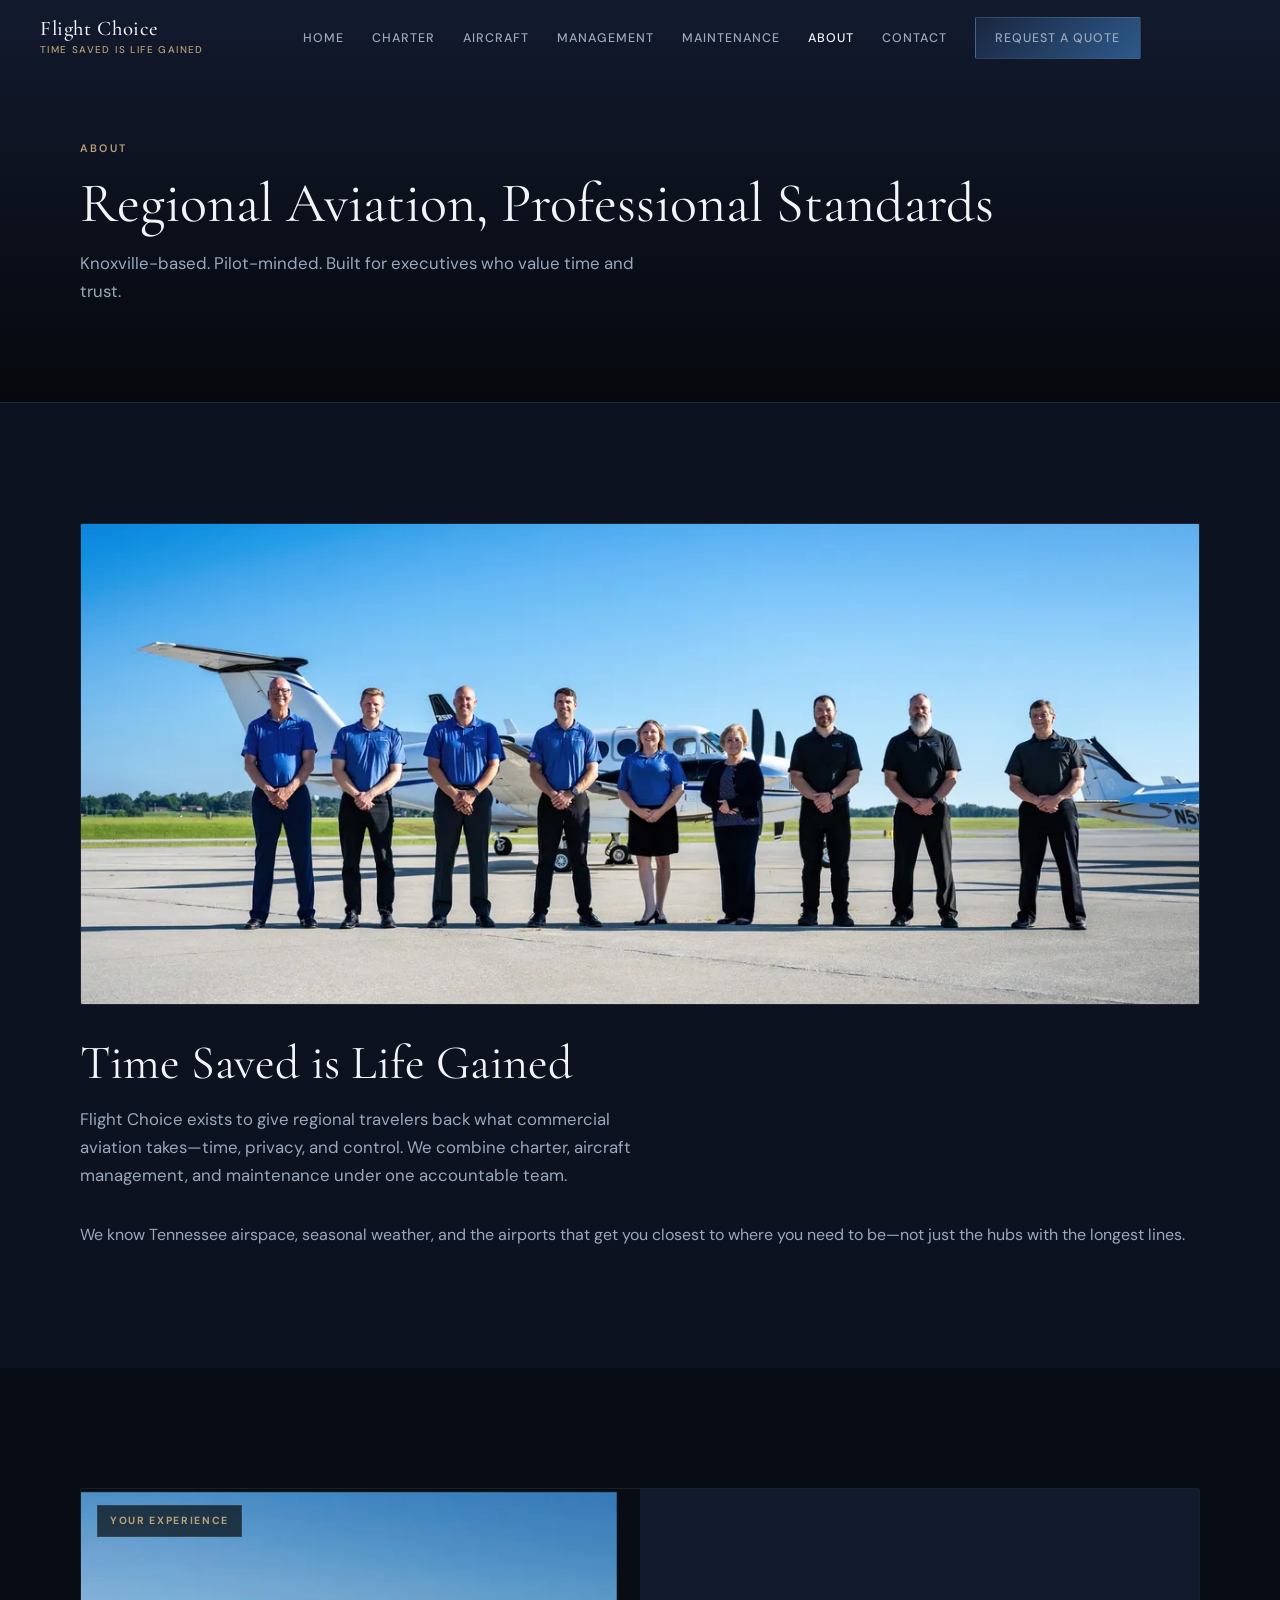
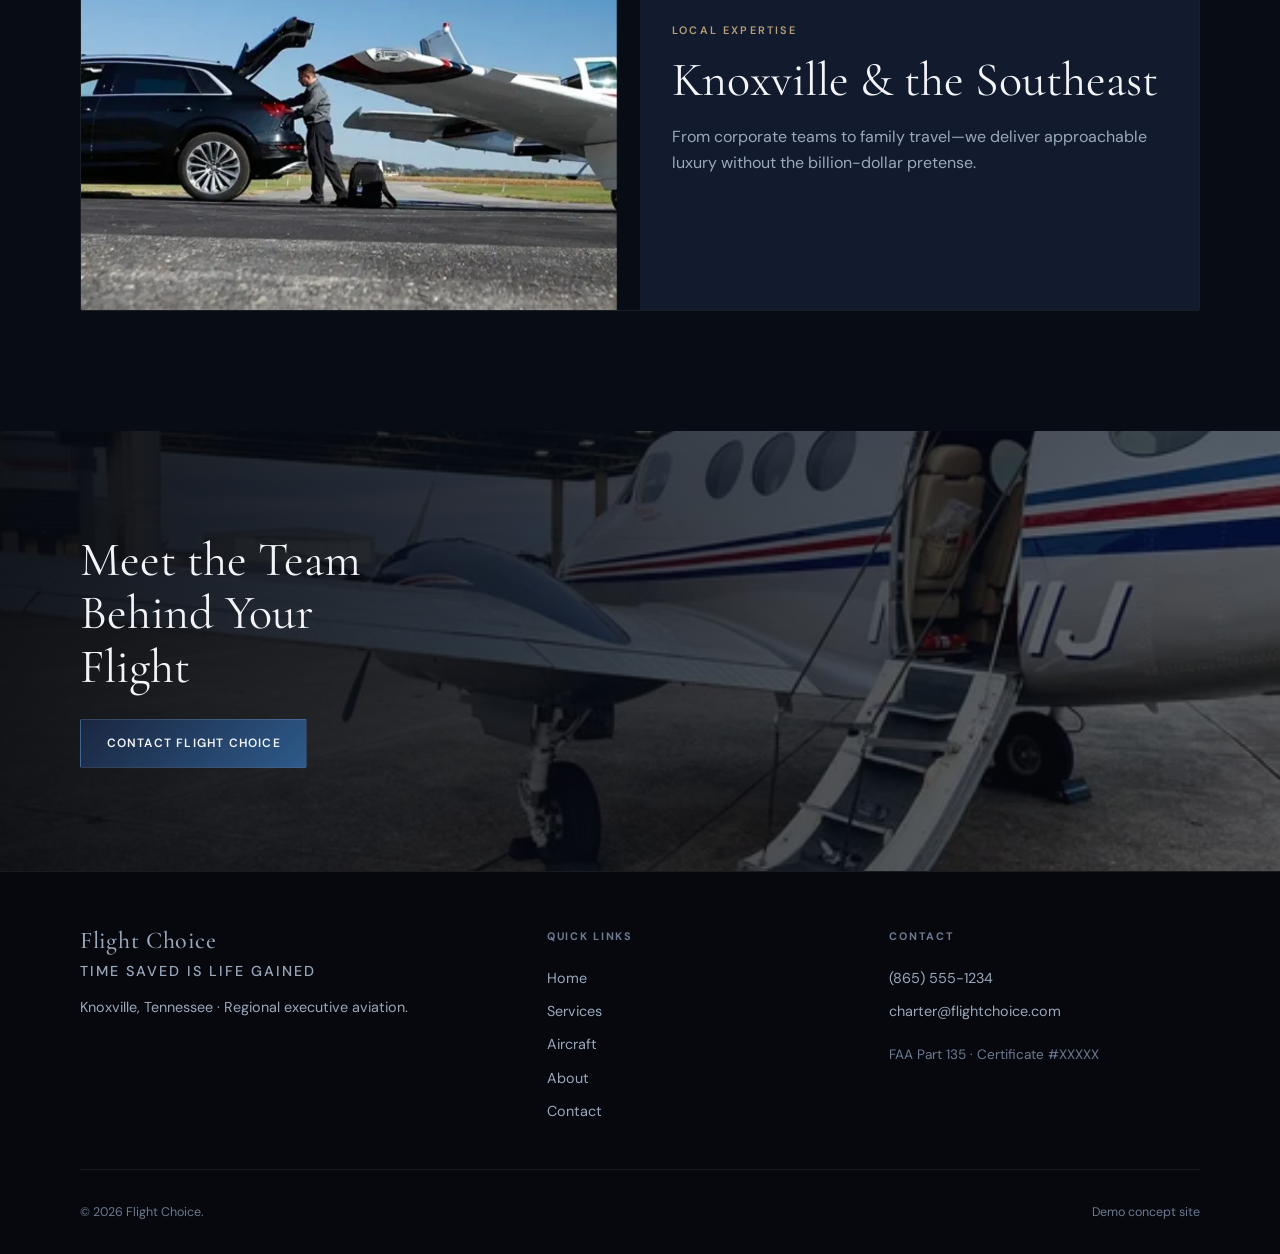
==== about.html @ c0b2d1a8 "Initial Flight Choice website build" ====
<!DOCTYPE html>
<html lang="en">
<head>
  <meta charset="UTF-8">
  <meta name="viewport" content="width=device-width, initial-scale=1.0">
  <meta name="description" content="About Flight Choice — Knoxville regional executive aviation.">
  <title>About | Flight Choice</title>
  <link rel="preconnect" href="https://fonts.googleapis.com">
  <link rel="preconnect" href="https://fonts.gstatic.com" crossorigin>
  <link href="https://fonts.googleapis.com/css2?family=Cormorant+Garamond:wght@400;500&family=DM+Sans:wght@400;500;600&display=swap" rel="stylesheet">
  <link rel="stylesheet" href="css/styles.css">
</head>
<body>
  <a class="skip-link" href="#main">Skip to content</a>
  <header class="site-header" role="banner">
    <div class="nav-bar">
      <a href="index.html" class="brand"><span class="brand-name">Flight Choice</span><span class="brand-tagline">Time Saved is Life Gained</span></a>
      <nav class="nav-desktop" aria-label="Primary">
        <a href="index.html">Home</a>
        <a href="services.html#charter">Charter</a>
        <a href="fleet.html">Aircraft</a>
        <a href="services.html#management">Management</a>
        <a href="services.html#maintenance">Maintenance</a>
        <a href="about.html" class="is-active">About</a>
        <a href="contact.html">Contact</a>
        <a href="contact.html" class="btn btn-primary nav-cta nav-cta-desktop">Request a Quote</a>
      </nav>
      <div class="nav-actions"><button type="button" class="menu-btn" aria-expanded="false" aria-controls="mobile-menu" aria-label="Open menu"><span></span><span></span><span></span></button></div>
    </div>
  </header>
  <div id="mobile-menu" class="mobile-menu" aria-hidden="true" role="dialog" aria-label="Navigation menu">
    <div class="mobile-menu-head"><a href="index.html" class="brand"><span class="brand-name">Flight Choice</span></a><button type="button" class="mobile-close" aria-label="Close menu">&times;</button></div>
    <div class="mobile-menu-body"><nav class="mobile-nav" aria-label="Mobile">
        <a href="index.html">
          <span class="mobile-nav-thumb"><img src="assets/images/hero/hero-fleet-lineup-wide.webp" alt="" loading="lazy"></span>
          <span class="mobile-nav-label">Home</span><span class="mobile-nav-arrow">→</span>
        </a>
        <a href="services.html#charter">
          <span class="mobile-nav-thumb"><img src="assets/images/operations/kingair-signature-fbo-boarding.webp" alt="" loading="lazy"></span>
          <span class="mobile-nav-label">Charter</span><span class="mobile-nav-arrow">→</span>
        </a>
        <a href="fleet.html">
          <span class="mobile-nav-thumb"><img src="assets/images/fleet/kingair-front-prop-running.webp" alt="" loading="lazy"></span>
          <span class="mobile-nav-label">Aircraft</span><span class="mobile-nav-arrow">→</span>
        </a>
        <a href="services.html#management">
          <span class="mobile-nav-thumb"><img src="assets/images/fleet/kingair-side-profile-ramp.webp" alt="" loading="lazy"></span>
          <span class="mobile-nav-label">Management</span><span class="mobile-nav-arrow">→</span>
        </a>
        <a href="services.html#maintenance">
          <span class="mobile-nav-thumb"><img src="assets/images/hero/kingair-250-prop-closeup.webp" alt="" loading="lazy"></span>
          <span class="mobile-nav-label">Maintenance</span><span class="mobile-nav-arrow">→</span>
        </a>
        <a href="about.html">
          <span class="mobile-nav-thumb"><img src="assets/images/team/team-ramp-group-photo.webp" alt="" loading="lazy"></span>
          <span class="mobile-nav-label">About</span><span class="mobile-nav-arrow">→</span>
        </a>
        <a href="contact.html">
          <span class="mobile-nav-thumb"><img src="assets/images/interior/kingair-executive-cabin-cream-leather.webp" alt="" loading="lazy"></span>
          <span class="mobile-nav-label">Contact</span><span class="mobile-nav-arrow">→</span>
        </a>
    </nav></div>
    <div class="mobile-menu-foot"><a href="tel:+18655551234" class="phone-link">(865) 555-1234</a><a href="contact.html" class="btn btn-gold">Request a Quote</a></div>
  </div>
  <main id="main">

    <header class="page-hero page-hero--img" style="--hero-img: url('assets/images/team/team-ramp-group-photo.webp');">
      <div class="container"><p class="eyebrow">About</p><h1 class="h2" style="font-size:clamp(2.25rem,5vw,3.5rem);">Regional Aviation, Professional Standards</h1>
      <p class="lead">Knoxville-based. Pilot-minded. Built for executives who value time and trust.</p></div>
    </header>
    <section class="section section--dark"><div class="container reveal">
      <figure class="team-banner"><img src="assets/images/team/team-ramp-group-photo.webp" alt="Flight Choice team" loading="lazy"></figure>
      <h2 class="h2">Time Saved is Life Gained</h2>
      <p class="lead">Flight Choice exists to give regional travelers back what commercial aviation takes—time, privacy, and control. We combine charter, aircraft management, and maintenance under one accountable team.</p>
      <p style="color:var(--text-muted);margin-top:1rem;">We know Tennessee airspace, seasonal weather, and the airports that get you closest to where you need to be—not just the hubs with the longest lines.</p>
    </div></section>
    <section class="section section--deeper"><div class="container"><div class="compare-grid reveal" style="margin-top:0;">
      <div class="compare-side compare-side--good"><span class="compare-label compare-label--good">Your Experience</span>
        <img src="assets/images/operations/private-transfer-luggage-to-aircraft.webp" alt="Private transfer" loading="lazy"></div>
      <div style="padding:2rem;display:flex;flex-direction:column;justify-content:center;background:var(--navy-800);">
        <p class="eyebrow">Local Expertise</p><h2 class="h2">Knoxville &amp; the Southeast</h2>
        <p style="color:var(--text-muted);">From corporate teams to family travel—we deliver approachable luxury without the billion-dollar pretense.</p>
      </div>
    </div></div></section>
    <section class="cta-band"><div class="cta-band__bg"><img src="assets/images/hero/kingair-signature-fbo-boarding.webp" alt="Boarding" loading="lazy"></div>
      <div class="cta-band__shade" aria-hidden="true"></div><div class="container"><h2 class="h2">Meet the Team Behind Your Flight</h2>
      <div class="cta-btns"><a href="contact.html" class="btn btn-primary">Contact Flight Choice</a></div></div></section>

  </main>
  <footer class="site-footer">
    <div class="container">
      <div class="footer-grid">
        <div class="footer-brand"><p class="brand-name">Flight Choice</p><p class="brand-tagline" style="margin-bottom:0.75rem;">Time Saved is Life Gained</p><p>Knoxville, Tennessee · Regional executive aviation.</p></div>
        <div class="footer-col"><h4>Quick Links</h4><a href="index.html">Home</a><a href="services.html">Services</a><a href="fleet.html">Aircraft</a><a href="about.html">About</a><a href="contact.html">Contact</a></div>
        <div class="footer-col"><h4>Contact</h4><a href="tel:+18655551234">(865) 555-1234</a><a href="mailto:charter@flightchoice.com">charter@flightchoice.com</a><p style="margin-top:1rem;font-size:0.85rem;color:var(--text-dim);">FAA Part 135 · Certificate #XXXXX</p></div>
      </div>
      <div class="footer-bottom"><span>&copy; 2026 Flight Choice.</span><span>Demo concept site</span></div>
    </div>
  </footer>
  <script src="js/main.js" defer></script>
</body>
</html>
---- css/styles.css ----
/* Flight Choice — premium aviation demo */
:root {
  --black: #06080d;
  --navy-950: #080c14;
  --navy-900: #0c1220;
  --navy-800: #121a2e;
  --navy-700: #1a2640;
  --blue: #2d5a8a;
  --blue-light: #4a7cb0;
  --blue-glow: #6b9fd4;
  --gold: #b8a078;
  --gold-dim: #8f7f5c;
  --text: #f2f4f8;
  --text-muted: #9aa8bc;
  --text-dim: #6b7a90;
  --glass: rgba(8, 12, 20, 0.78);
  --border: rgba(255, 255, 255, 0.08);
  --font-display: "Cormorant Garamond", Georgia, serif;
  --font-body: "DM Sans", system-ui, sans-serif;
  --nav-h: 4.75rem;
  --ease: cubic-bezier(0.22, 1, 0.36, 1);
  --section-y: clamp(4.5rem, 11vw, 7.5rem);
}

*, *::before, *::after { box-sizing: border-box; margin: 0; padding: 0; }
html { scroll-behavior: smooth; -webkit-font-smoothing: antialiased; }
body {
  font-family: var(--font-body);
  font-size: 1rem;
  line-height: 1.65;
  color: var(--text);
  background: var(--black);
  overflow-x: hidden;
}
body.menu-open { overflow: hidden; }
img { max-width: 100%; height: auto; display: block; }
a { color: inherit; text-decoration: none; }
ul { list-style: none; }
button { font-family: inherit; cursor: pointer; border: none; background: none; }
:focus-visible { outline: 2px solid var(--blue-glow); outline-offset: 3px; }

.skip-link {
  position: absolute; top: -100%; left: 1rem; z-index: 10001;
  padding: 0.75rem 1.25rem; background: var(--blue); color: var(--text); border-radius: 2px;
}
.skip-link:focus { top: 1rem; }

.container {
  width: 100%; max-width: 1200px; margin: 0 auto;
  padding: 0 clamp(1.25rem, 4vw, 2.5rem);
}

/* —— Header —— */
.site-header {
  position: fixed; top: 0; left: 0; right: 0; z-index: 1000;
  height: var(--nav-h);
  transition: background 0.45s var(--ease), backdrop-filter 0.45s, border-color 0.45s;
}
.site-header.is-scrolled {
  background: var(--glass);
  backdrop-filter: blur(18px);
  -webkit-backdrop-filter: blur(18px);
  border-bottom: 1px solid var(--border);
}
.nav-bar {
  display: flex; align-items: center; justify-content: space-between;
  height: 100%; max-width: 1280px; margin: 0 auto;
  padding: 0 clamp(1.25rem, 4vw, 2.5rem);
}
.brand { display: flex; flex-direction: column; gap: 0.1rem; }
.brand-name {
  font-family: var(--font-display);
  font-size: 1.3rem; font-weight: 500; letter-spacing: 0.03em; line-height: 1.1;
}
.brand-tagline {
  font-size: 0.62rem; letter-spacing: 0.14em; text-transform: uppercase;
  color: var(--gold); font-weight: 500;
}
.nav-desktop { display: none; align-items: center; gap: 1.75rem; }
.nav-desktop a {
  font-size: 0.78rem; font-weight: 500; letter-spacing: 0.08em;
  text-transform: uppercase; color: var(--text-muted);
  transition: color 0.3s;
}
.nav-desktop a:hover, .nav-desktop a.is-active { color: var(--text); }
.btn {
  display: inline-flex; align-items: center; justify-content: center;
  padding: 0.85rem 1.6rem; font-size: 0.75rem; font-weight: 600;
  letter-spacing: 0.1em; text-transform: uppercase; border-radius: 2px;
  transition: transform 0.35s var(--ease), box-shadow 0.35s, background 0.35s;
}
.btn-primary {
  background: linear-gradient(135deg, var(--navy-700), var(--blue));
  color: var(--text); border: 1px solid rgba(255,255,255,0.1);
}
.btn-primary:hover {
  transform: translateY(-2px);
  box-shadow: 0 12px 36px rgba(45, 90, 138, 0.45);
}
.btn-ghost {
  background: transparent; color: var(--text);
  border: 1px solid var(--border);
}
.btn-ghost:hover { background: rgba(255,255,255,0.05); border-color: rgba(255,255,255,0.18); }
.btn-gold {
  background: linear-gradient(135deg, var(--gold-dim), var(--gold));
  color: var(--black); font-weight: 700;
}
.nav-cta { padding: 0.6rem 1.2rem; }
.nav-actions { display: flex; align-items: center; gap: 0.75rem; }
.menu-btn {
  width: 2.75rem; height: 2.75rem; display: flex; flex-direction: column;
  justify-content: center; align-items: flex-end; gap: 5px; padding: 0;
}
.menu-btn span {
  display: block; height: 2px; background: var(--text);
  transition: transform 0.35s, width 0.35s, opacity 0.35s;
}
.menu-btn span:nth-child(1) { width: 22px; }
.menu-btn span:nth-child(2) { width: 16px; }
.menu-btn span:nth-child(3) { width: 22px; }
.menu-btn[aria-expanded="true"] span:nth-child(1) { transform: translateY(7px) rotate(45deg); width: 22px; }
.menu-btn[aria-expanded="true"] span:nth-child(2) { opacity: 0; }
.menu-btn[aria-expanded="true"] span:nth-child(3) { transform: translateY(-7px) rotate(-45deg); }

@media (min-width: 1024px) {
  .nav-desktop { display: flex; }
  .menu-btn { display: none; }
  .brand-tagline { display: block; }
}
@media (max-width: 1023px) {
  .brand-tagline { display: none; }
  .nav-cta-desktop { display: none; }
}

/* —— Mobile menu —— */
.mobile-menu {
  position: fixed; inset: 0; z-index: 9999;
  background: linear-gradient(165deg, var(--navy-950) 0%, var(--black) 55%, #050810 100%);
  display: flex; flex-direction: column;
  opacity: 0; visibility: hidden;
  transform: translateY(-12px);
  transition: opacity 0.45s var(--ease), visibility 0.45s, transform 0.45s var(--ease);
}
.mobile-menu.is-open {
  opacity: 1; visibility: visible; transform: translateY(0);
}
.mobile-menu-head {
  display: flex; align-items: center; justify-content: space-between;
  padding: 1.25rem clamp(1.25rem, 4vw, 2rem);
  border-bottom: 1px solid var(--border);
}
.mobile-close {
  width: 2.75rem; height: 2.75rem; border: 1px solid var(--border);
  border-radius: 50%; color: var(--text); font-size: 1.25rem;
  display: flex; align-items: center; justify-content: center;
}
.mobile-menu-body {
  flex: 1; overflow-y: auto; padding: 1.5rem clamp(1.25rem, 4vw, 2rem);
}
.mobile-nav { display: flex; flex-direction: column; gap: 0.25rem; }
.mobile-nav a {
  display: grid; grid-template-columns: 56px 1fr auto;
  align-items: center; gap: 1rem;
  padding: 0.85rem 0; border-bottom: 1px solid var(--border);
  transition: opacity 0.3s;
}
.mobile-nav a:hover { opacity: 0.85; }
.mobile-nav-thumb {
  width: 56px; height: 42px; border-radius: 2px; overflow: hidden;
  border: 1px solid var(--border);
}
.mobile-nav-thumb img { width: 100%; height: 100%; object-fit: cover; }
.mobile-nav-label {
  font-family: var(--font-display); font-size: 1.35rem; font-weight: 400;
}
.mobile-nav-arrow { color: var(--gold); font-size: 0.9rem; opacity: 0.7; }
.mobile-menu-foot {
  padding: 1.25rem clamp(1.25rem, 4vw, 2rem) calc(1.25rem + env(safe-area-inset-bottom));
  border-top: 1px solid var(--border);
  background: rgba(0,0,0,0.35);
  display: flex; flex-direction: column; gap: 0.75rem;
}
.mobile-menu-foot a.phone-link {
  font-size: 1.1rem; font-weight: 600; color: var(--blue-glow);
  text-align: center; letter-spacing: 0.02em;
}
.mobile-menu-foot .btn { width: 100%; }

/* —— Hero —— */
.hero {
  position: relative; min-height: 100vh; min-height: 100dvh;
  display: flex; flex-direction: column; justify-content: flex-end;
}
.hero-bg { position: absolute; inset: 0; z-index: 0; }
.hero-bg img {
  width: 100%; height: 100%; object-fit: cover; object-position: center 40%;
  animation: kenBurns 24s var(--ease) forwards;
}
@keyframes kenBurns {
  from { transform: scale(1.08); }
  to { transform: scale(1); }
}
.hero-shade {
  position: absolute; inset: 0; z-index: 1;
  background: linear-gradient(180deg,
    rgba(6,8,13,0.5) 0%,
    rgba(6,8,13,0.25) 35%,
    rgba(6,8,13,0.85) 78%,
    var(--black) 100%);
}
.hero-inner {
  position: relative; z-index: 2;
  padding: calc(var(--nav-h) + 2rem) clamp(1.25rem, 4vw, 2.5rem) 2rem;
  max-width: 1280px; margin: 0 auto; width: 100%;
}
.hero h1 {
  font-family: var(--font-display);
  font-size: clamp(2.35rem, 7vw, 4.25rem);
  font-weight: 400; line-height: 1.08; max-width: 14ch;
  margin-bottom: 1.25rem;
}
.hero-sub {
  font-size: clamp(1rem, 2.2vw, 1.15rem);
  color: var(--text-muted); max-width: 34rem; margin-bottom: 2rem;
}
.hero-btns { display: flex; flex-wrap: wrap; gap: 0.85rem; margin-bottom: 2.5rem; }
.trust-strip {
  display: grid; grid-template-columns: repeat(2, 1fr); gap: 0.75rem;
  padding-top: 1.5rem; border-top: 1px solid var(--border);
}
@media (min-width: 768px) {
  .trust-strip { grid-template-columns: repeat(4, 1fr); }
}
.trust-item {
  font-size: 0.72rem; font-weight: 600; letter-spacing: 0.1em;
  text-transform: uppercase; color: var(--text-muted);
  display: flex; align-items: center; gap: 0.5rem;
}
.trust-item::before {
  content: ""; width: 4px; height: 4px; background: var(--gold);
  border-radius: 50%; flex-shrink: 0;
}

/* —— Sections —— */
.section { padding: var(--section-y) 0; }
.section--dark { background: var(--navy-900); }
.section--deeper { background: var(--navy-950); }
.eyebrow {
  font-size: 0.68rem; font-weight: 600; letter-spacing: 0.2em;
  text-transform: uppercase; color: var(--gold); margin-bottom: 0.85rem;
}
.h2 {
  font-family: var(--font-display);
  font-size: clamp(1.85rem, 4.5vw, 3rem);
  font-weight: 400; line-height: 1.12; margin-bottom: 1rem;
}
.lead { color: var(--text-muted); font-size: 1.05rem; max-width: 36rem; margin-bottom: 2rem; }
.reveal {
  opacity: 0; transform: translateY(32px);
  transition: opacity 0.85s var(--ease), transform 0.85s var(--ease);
}
.reveal.is-in { opacity: 1; transform: translateY(0); }

/* —— Comparison —— */
.compare {
  background: var(--navy-950);
}
.compare-grid {
  display: grid; gap: 0;
  border: 1px solid var(--border); border-radius: 2px; overflow: hidden;
}
@media (min-width: 900px) {
  .compare-grid { grid-template-columns: 1fr 1fr; }
}
.compare-side { position: relative; min-height: 320px; }
.compare-side img {
  width: 100%; height: 100%; min-height: 280px; object-fit: cover;
}
.compare-side--bad img { filter: saturate(0.7) brightness(0.65); }
.compare-side--good img { object-position: center; }
.compare-label {
  position: absolute; top: 1rem; left: 1rem; z-index: 2;
  font-size: 0.65rem; font-weight: 700; letter-spacing: 0.16em;
  text-transform: uppercase; padding: 0.4rem 0.75rem;
  background: rgba(0,0,0,0.65); border: 1px solid var(--border);
}
.compare-label--bad { color: #c47a7a; }
.compare-label--good { color: var(--gold); }
.compare-content { margin-top: 2.5rem; }
.compare-list { display: flex; flex-direction: column; gap: 0.65rem; margin-top: 1.25rem; }
.compare-list li {
  display: flex; align-items: flex-start; gap: 0.65rem;
  color: var(--text-muted); font-size: 0.95rem;
}
.compare-list li::before {
  content: "—"; color: var(--gold); font-weight: 600; flex-shrink: 0;
}

/* —— Fleet cards —— */
.fleet-cards {
  display: grid; gap: 1.5rem;
}
@media (min-width: 768px) {
  .fleet-cards { grid-template-columns: repeat(3, 1fr); }
}
.aircraft-card {
  background: var(--navy-800); border: 1px solid var(--border);
  border-radius: 2px; overflow: hidden;
  transition: transform 0.45s var(--ease), border-color 0.45s;
}
.aircraft-card:hover {
  transform: translateY(-5px);
  border-color: rgba(107, 159, 212, 0.35);
}
.aircraft-card__img {
  aspect-ratio: 4/3; overflow: hidden;
}
.aircraft-card__img img {
  width: 100%; height: 100%; object-fit: cover;
  transition: transform 0.7s var(--ease);
}
.aircraft-card:hover .aircraft-card__img img { transform: scale(1.05); }
.aircraft-card__body { padding: 1.5rem; }
.aircraft-card h3 {
  font-family: var(--font-display); font-size: 1.5rem; margin-bottom: 0.25rem;
}
.aircraft-card .meta {
  font-size: 0.72rem; text-transform: uppercase; letter-spacing: 0.12em;
  color: var(--text-dim); margin-bottom: 1rem;
}
.aircraft-stats {
  display: grid; grid-template-columns: 1fr 1fr; gap: 0.75rem;
  margin-bottom: 1rem; padding-bottom: 1rem; border-bottom: 1px solid var(--border);
}
.aircraft-stats dt { font-size: 0.62rem; text-transform: uppercase; letter-spacing: 0.12em; color: var(--text-dim); }
.aircraft-stats dd { font-size: 0.9rem; font-weight: 500; }
.aircraft-card p.desc { font-size: 0.875rem; color: var(--text-muted); margin-bottom: 1.25rem; }
.link-arrow {
  font-size: 0.72rem; font-weight: 600; letter-spacing: 0.12em;
  text-transform: uppercase; color: var(--blue-glow);
  display: inline-flex; align-items: center; gap: 0.35rem;
}
.link-arrow::after { content: "→"; transition: transform 0.3s; }
.aircraft-card:hover .link-arrow::after { transform: translateX(4px); }

/* —— Cabin grid —— */
.cabin-grid {
  display: grid; gap: 1rem;
  grid-template-columns: 1fr;
}
@media (min-width: 768px) {
  .cabin-grid {
    grid-template-columns: 1.2fr 0.8fr;
    grid-template-rows: auto auto;
  }
  .cabin-grid .cabin-main { grid-row: 1 / 3; }
}
.cabin-item { position: relative; overflow: hidden; border-radius: 2px; border: 1px solid var(--border); }
.cabin-item img { width: 100%; height: 100%; min-height: 220px; object-fit: cover; }
.cabin-main img { min-height: 360px; }
.cabin-split {
  display: grid; gap: 2.5rem; align-items: center;
}
@media (min-width: 900px) {
  .cabin-split { grid-template-columns: 1fr 1fr; }
}

/* —— Safety cards —— */
.safety-split {
  display: grid; gap: 2rem; align-items: center;
}
@media (min-width: 900px) {
  .safety-split { grid-template-columns: 1fr 1fr; }
}
.safety-visual {
  position: relative; border-radius: 2px; overflow: hidden;
  border: 1px solid var(--border); aspect-ratio: 16/10;
}
.safety-visual img { width: 100%; height: 100%; object-fit: cover; }
.safety-visual__accent {
  position: absolute; bottom: -2rem; right: -2rem; width: 45%;
  border: 1px solid var(--border); border-radius: 2px; overflow: hidden;
  box-shadow: 0 24px 48px rgba(0,0,0,0.5);
  display: none;
}
@media (min-width: 600px) { .safety-visual__accent { display: block; } }
.pillar-grid {
  display: grid; gap: 1rem;
}
@media (min-width: 600px) {
  .pillar-grid { grid-template-columns: 1fr 1fr; }
}
.pillar {
  padding: 1.35rem; background: var(--navy-800);
  border: 1px solid var(--border); border-radius: 2px;
  transition: border-color 0.35s;
}
.pillar:hover { border-color: rgba(184, 160, 120, 0.35); }
.pillar h3 { font-size: 0.95rem; font-weight: 600; margin-bottom: 0.4rem; }
.pillar p { font-size: 0.85rem; color: var(--text-muted); }

/* —— Team —— */
.team-banner {
  border-radius: 2px; overflow: hidden; border: 1px solid var(--border);
  margin-bottom: 2rem;
}
.team-banner img {
  width: 100%; max-height: 480px; object-fit: cover; object-position: center 25%;
}
.team-copy { max-width: 40rem; }

/* —— CTA band —— */
.cta-band {
  position: relative; min-height: 440px;
  display: flex; align-items: center; overflow: hidden;
}
.cta-band__bg { position: absolute; inset: 0; }
.cta-band__bg img { width: 100%; height: 100%; object-fit: cover; }
.cta-band__shade {
  position: absolute; inset: 0;
  background: linear-gradient(90deg, rgba(6,8,13,0.93) 0%, rgba(6,8,13,0.55) 100%);
}
.cta-band .container { position: relative; z-index: 1; padding-block: 5rem; }
.cta-band .h2 { max-width: 14ch; }
.cta-btns { display: flex; flex-wrap: wrap; gap: 0.85rem; margin-top: 1.5rem; }

/* —— Page hero —— */
.page-hero {
  padding: calc(var(--nav-h) + 4rem) 0 3.5rem;
  background: linear-gradient(180deg, var(--navy-800), var(--black));
  border-bottom: 1px solid var(--border);
}
.page-hero--img {
  position: relative; padding-bottom: 4rem; overflow: hidden;
}
.page-hero--img::before {
  content: ""; position: absolute; inset: 0;
  background: var(--hero-img, url("../assets/images/hero/fleet-lineup-ramp-wide.webp")) center/cover no-repeat;
  opacity: 0.22;
}
.page-hero--img .container { position: relative; z-index: 1; }

/* —— Gallery —— */
.gallery {
  display: grid; grid-template-columns: repeat(auto-fill, minmax(260px, 1fr));
  gap: 1rem;
}
.gallery figure {
  aspect-ratio: 4/3; overflow: hidden; border-radius: 2px;
  border: 1px solid var(--border); cursor: pointer;
}
.gallery figure img {
  width: 100%; height: 100%; object-fit: cover;
  transition: transform 0.6s var(--ease);
}
.gallery figure:hover img { transform: scale(1.06); }

/* —— Layout diagrams —— */
.layout-row {
  display: grid; gap: 1.5rem; margin-top: 2rem;
}
@media (min-width: 600px) { .layout-row { grid-template-columns: 1fr 1fr; } }
.layout-row img {
  background: #fff; border-radius: 2px; border: 1px solid var(--border);
  padding: 0.5rem;
}

/* —— Modal —— */
.modal {
  position: fixed; inset: 0; z-index: 10002;
  background: rgba(0,0,0,0.88); backdrop-filter: blur(8px);
  display: flex; align-items: center; justify-content: center;
  padding: 1.25rem;
  opacity: 0; visibility: hidden;
  transition: opacity 0.35s, visibility 0.35s;
}
.modal.is-open { opacity: 1; visibility: visible; }
.modal-panel {
  background: var(--navy-800); border: 1px solid var(--border);
  border-radius: 2px; max-width: 560px; width: 100%; max-height: 90vh;
  overflow-y: auto; transform: scale(0.96);
  transition: transform 0.35s var(--ease);
}
.modal.is-open .modal-panel { transform: scale(1); }
.modal-img { aspect-ratio: 16/10; overflow: hidden; }
.modal-img img { width: 100%; height: 100%; object-fit: cover; }
.modal-body { padding: 1.75rem; position: relative; }
.modal-close {
  position: absolute; top: 1rem; right: 1rem; z-index: 2;
  width: 2.5rem; height: 2.5rem; border-radius: 50%;
  background: rgba(0,0,0,0.6); border: 1px solid var(--border);
  color: var(--text); font-size: 1.1rem;
}

/* —— Services —— */
.service-block {
  display: grid; gap: 2rem; align-items: center;
  padding: 2.5rem 0; border-bottom: 1px solid var(--border);
}
.service-block:last-child { border-bottom: none; }
@media (min-width: 900px) {
  .service-block { grid-template-columns: 1fr 1fr; }
  .service-block--reverse .service-block__media { order: 2; }
}
.service-block__media {
  border-radius: 2px; overflow: hidden; border: 1px solid var(--border);
  aspect-ratio: 16/10;
}
.service-block__media img { width: 100%; height: 100%; object-fit: cover; }
.service-list { margin-top: 1rem; }
.service-list li {
  padding: 0.5rem 0 0.5rem 1rem; border-left: 2px solid var(--blue);
  color: var(--text-muted); font-size: 0.9rem; margin-bottom: 0.35rem;
}

/* —— Form —— */
.form-grid { display: grid; gap: 1.25rem; }
@media (min-width: 600px) {
  .form-grid--2 { grid-template-columns: 1fr 1fr; }
}
.field label {
  display: block; font-size: 0.7rem; font-weight: 600;
  letter-spacing: 0.1em; text-transform: uppercase;
  color: var(--text-dim); margin-bottom: 0.4rem;
}
.field input, .field select, .field textarea {
  width: 100%; padding: 0.9rem 1rem;
  background: var(--navy-800); border: 1px solid var(--border);
  border-radius: 2px; color: var(--text); font: inherit;
  transition: border-color 0.3s;
}
.field input:focus, .field select:focus, .field textarea:focus {
  outline: none; border-color: var(--blue-light);
}
.field textarea { min-height: 130px; resize: vertical; }
.field input.error, .field textarea.error { border-color: #c47a7a; }
.form-success {
  padding: 1rem; background: rgba(45, 90, 138, 0.2);
  border: 1px solid var(--blue); border-radius: 2px;
  font-size: 0.9rem; display: none;
}
.form-success.is-visible { display: block; }
.contact-layout {
  display: grid; gap: 3rem;
}
@media (min-width: 900px) {
  .contact-layout { grid-template-columns: 1.1fr 0.9fr; }
}
.contact-card {
  padding: 2rem; background: var(--navy-800);
  border: 1px solid var(--border); border-radius: 2px;
}
.contact-card img {
  border-radius: 2px; margin-bottom: 1.5rem;
  aspect-ratio: 16/10; object-fit: cover;
}

/* —— Footer —— */
.site-footer {
  padding: 3.5rem 0 2rem;
  background: var(--black);
  border-top: 1px solid var(--border);
}
.footer-grid {
  display: grid; gap: 2rem; margin-bottom: 2.5rem;
}
@media (min-width: 768px) {
  .footer-grid { grid-template-columns: 1.4fr 1fr 1fr; }
}
.footer-brand .brand-name { font-size: 1.5rem; margin-bottom: 0.35rem; }
.footer-brand p { color: var(--text-muted); font-size: 0.9rem; max-width: 22rem; }
.footer-col h4 {
  font-size: 0.68rem; letter-spacing: 0.16em; text-transform: uppercase;
  color: var(--text-dim); margin-bottom: 1rem;
}
.footer-col a {
  display: block; color: var(--text-muted); font-size: 0.9rem;
  padding: 0.3rem 0; transition: color 0.3s;
}
.footer-col a:hover { color: var(--text); }
.footer-bottom {
  padding-top: 2rem; border-top: 1px solid var(--border);
  font-size: 0.78rem; color: var(--text-dim);
  display: flex; flex-wrap: wrap; justify-content: space-between; gap: 0.75rem;
}
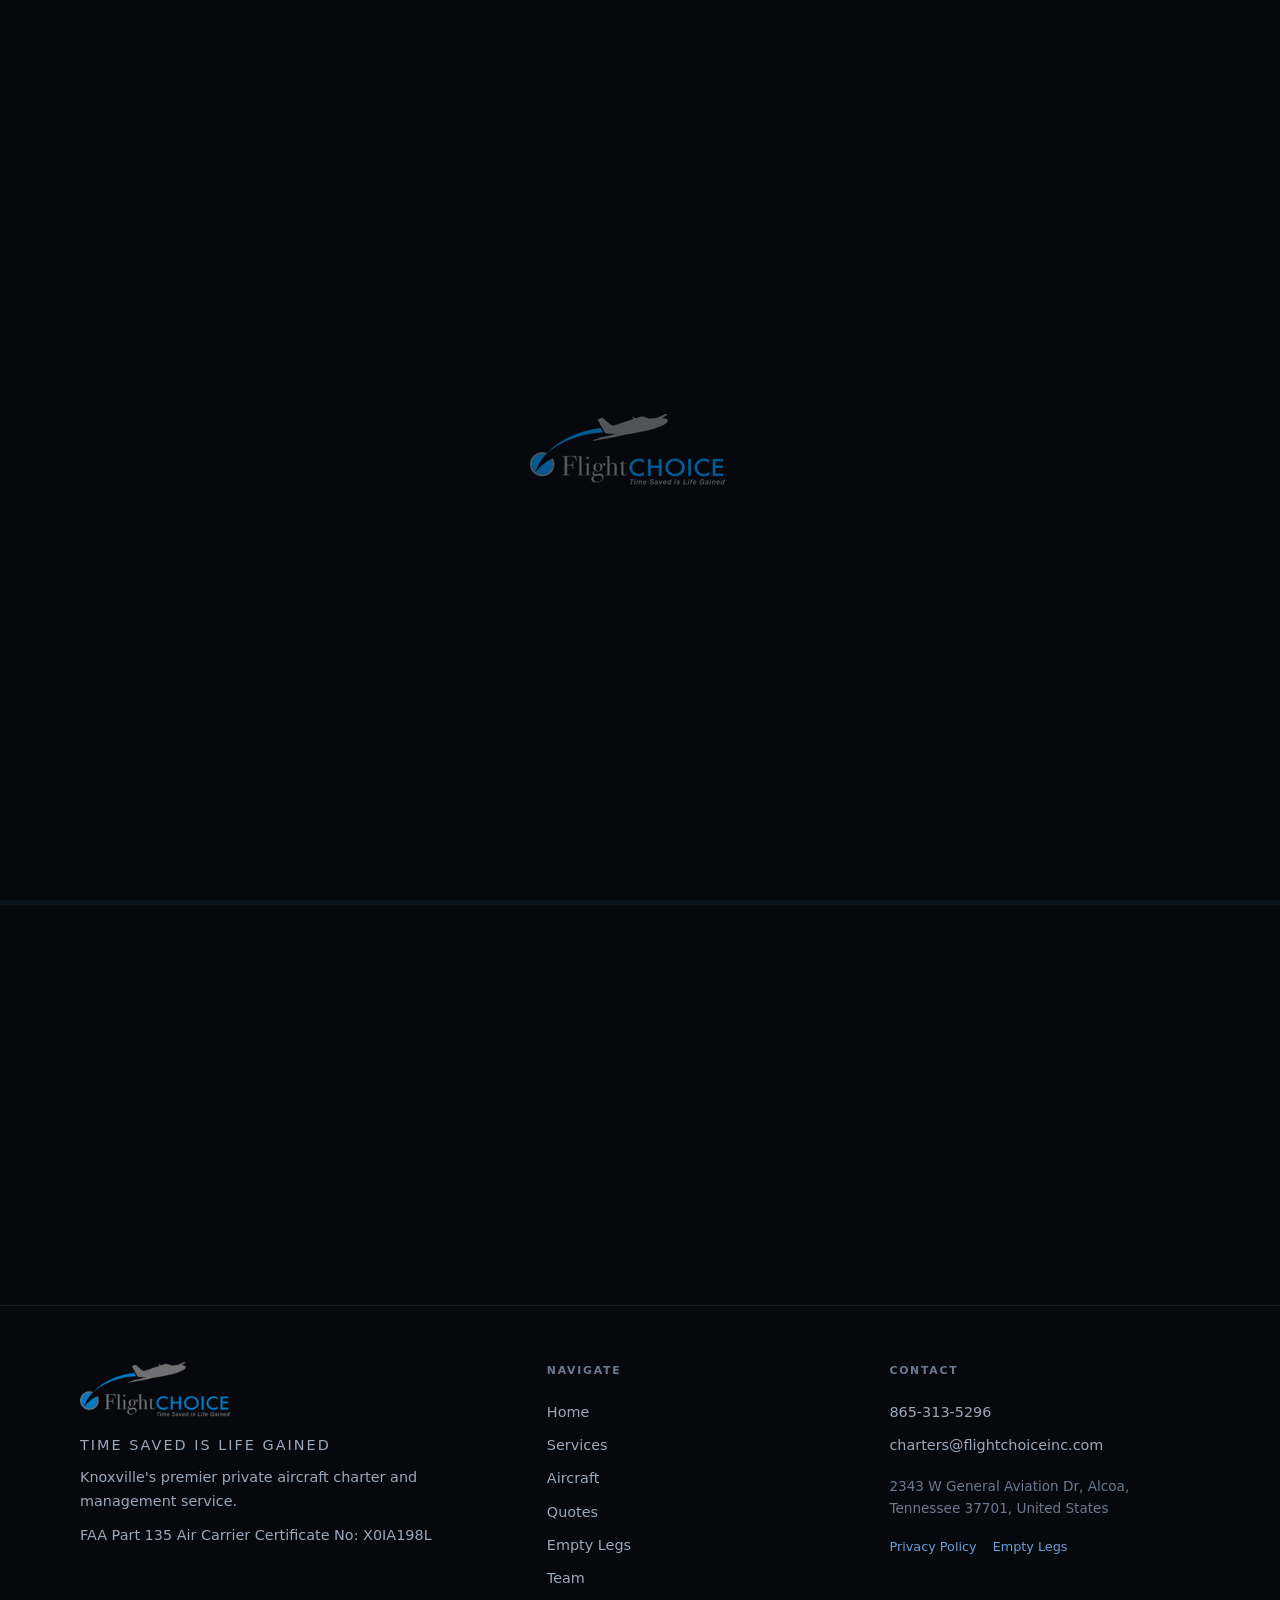
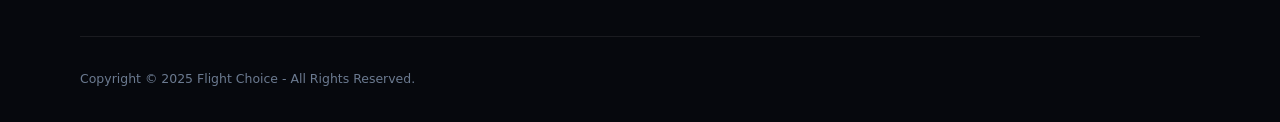
==== commit 326033eb: "Website update" ====
--- a/about.html
+++ b/about.html
@@ -2,101 +2,14 @@
 <html lang="en">
 <head>
   <meta charset="UTF-8">
-  <meta name="viewport" content="width=device-width, initial-scale=1.0">
-  <meta name="description" content="About Flight Choice — Knoxville regional executive aviation.">
-  <title>About | Flight Choice</title>
-  <link rel="preconnect" href="https://fonts.googleapis.com">
-  <link rel="preconnect" href="https://fonts.gstatic.com" crossorigin>
-  <link href="https://fonts.googleapis.com/css2?family=Cormorant+Garamond:wght@400;500&family=DM+Sans:wght@400;500;600&display=swap" rel="stylesheet">
-  <link rel="stylesheet" href="css/styles.css">
+  <meta http-equiv="refresh" content="0; url=team.html">
+  <title>Redirecting…</title>
+  <link rel="canonical" href="team.html">
+  <link rel="icon" href="assets/images/branding/favicon.ico" sizes="32x32">
+  <link rel="icon" type="image/webp" href="assets/images/branding/favicon-32.webp" sizes="32x32">
+  <link rel="apple-touch-icon" href="assets/images/branding/apple-touch-icon.webp">
 </head>
 <body>
-  <a class="skip-link" href="#main">Skip to content</a>
-  <header class="site-header" role="banner">
-    <div class="nav-bar">
-      <a href="index.html" class="brand"><span class="brand-name">Flight Choice</span><span class="brand-tagline">Time Saved is Life Gained</span></a>
-      <nav class="nav-desktop" aria-label="Primary">
-        <a href="index.html">Home</a>
-        <a href="services.html#charter">Charter</a>
-        <a href="fleet.html">Aircraft</a>
-        <a href="services.html#management">Management</a>
-        <a href="services.html#maintenance">Maintenance</a>
-        <a href="about.html" class="is-active">About</a>
-        <a href="contact.html">Contact</a>
-        <a href="contact.html" class="btn btn-primary nav-cta nav-cta-desktop">Request a Quote</a>
-      </nav>
-      <div class="nav-actions"><button type="button" class="menu-btn" aria-expanded="false" aria-controls="mobile-menu" aria-label="Open menu"><span></span><span></span><span></span></button></div>
-    </div>
-  </header>
-  <div id="mobile-menu" class="mobile-menu" aria-hidden="true" role="dialog" aria-label="Navigation menu">
-    <div class="mobile-menu-head"><a href="index.html" class="brand"><span class="brand-name">Flight Choice</span></a><button type="button" class="mobile-close" aria-label="Close menu">&times;</button></div>
-    <div class="mobile-menu-body"><nav class="mobile-nav" aria-label="Mobile">
-        <a href="index.html">
-          <span class="mobile-nav-thumb"><img src="assets/images/hero/hero-fleet-lineup-wide.webp" alt="" loading="lazy"></span>
-          <span class="mobile-nav-label">Home</span><span class="mobile-nav-arrow">→</span>
-        </a>
-        <a href="services.html#charter">
-          <span class="mobile-nav-thumb"><img src="assets/images/operations/kingair-signature-fbo-boarding.webp" alt="" loading="lazy"></span>
-          <span class="mobile-nav-label">Charter</span><span class="mobile-nav-arrow">→</span>
-        </a>
-        <a href="fleet.html">
-          <span class="mobile-nav-thumb"><img src="assets/images/fleet/kingair-front-prop-running.webp" alt="" loading="lazy"></span>
-          <span class="mobile-nav-label">Aircraft</span><span class="mobile-nav-arrow">→</span>
-        </a>
-        <a href="services.html#management">
-          <span class="mobile-nav-thumb"><img src="assets/images/fleet/kingair-side-profile-ramp.webp" alt="" loading="lazy"></span>
-          <span class="mobile-nav-label">Management</span><span class="mobile-nav-arrow">→</span>
-        </a>
-        <a href="services.html#maintenance">
-          <span class="mobile-nav-thumb"><img src="assets/images/hero/kingair-250-prop-closeup.webp" alt="" loading="lazy"></span>
-          <span class="mobile-nav-label">Maintenance</span><span class="mobile-nav-arrow">→</span>
-        </a>
-        <a href="about.html">
-          <span class="mobile-nav-thumb"><img src="assets/images/team/team-ramp-group-photo.webp" alt="" loading="lazy"></span>
-          <span class="mobile-nav-label">About</span><span class="mobile-nav-arrow">→</span>
-        </a>
-        <a href="contact.html">
-          <span class="mobile-nav-thumb"><img src="assets/images/interior/kingair-executive-cabin-cream-leather.webp" alt="" loading="lazy"></span>
-          <span class="mobile-nav-label">Contact</span><span class="mobile-nav-arrow">→</span>
-        </a>
-    </nav></div>
-    <div class="mobile-menu-foot"><a href="tel:+18655551234" class="phone-link">(865) 555-1234</a><a href="contact.html" class="btn btn-gold">Request a Quote</a></div>
-  </div>
-  <main id="main">
-
-    <header class="page-hero page-hero--img" style="--hero-img: url('assets/images/team/team-ramp-group-photo.webp');">
-      <div class="container"><p class="eyebrow">About</p><h1 class="h2" style="font-size:clamp(2.25rem,5vw,3.5rem);">Regional Aviation, Professional Standards</h1>
-      <p class="lead">Knoxville-based. Pilot-minded. Built for executives who value time and trust.</p></div>
-    </header>
-    <section class="section section--dark"><div class="container reveal">
-      <figure class="team-banner"><img src="assets/images/team/team-ramp-group-photo.webp" alt="Flight Choice team" loading="lazy"></figure>
-      <h2 class="h2">Time Saved is Life Gained</h2>
-      <p class="lead">Flight Choice exists to give regional travelers back what commercial aviation takes—time, privacy, and control. We combine charter, aircraft management, and maintenance under one accountable team.</p>
-      <p style="color:var(--text-muted);margin-top:1rem;">We know Tennessee airspace, seasonal weather, and the airports that get you closest to where you need to be—not just the hubs with the longest lines.</p>
-    </div></section>
-    <section class="section section--deeper"><div class="container"><div class="compare-grid reveal" style="margin-top:0;">
-      <div class="compare-side compare-side--good"><span class="compare-label compare-label--good">Your Experience</span>
-        <img src="assets/images/operations/private-transfer-luggage-to-aircraft.webp" alt="Private transfer" loading="lazy"></div>
-      <div style="padding:2rem;display:flex;flex-direction:column;justify-content:center;background:var(--navy-800);">
-        <p class="eyebrow">Local Expertise</p><h2 class="h2">Knoxville &amp; the Southeast</h2>
-        <p style="color:var(--text-muted);">From corporate teams to family travel—we deliver approachable luxury without the billion-dollar pretense.</p>
-      </div>
-    </div></div></section>
-    <section class="cta-band"><div class="cta-band__bg"><img src="assets/images/hero/kingair-signature-fbo-boarding.webp" alt="Boarding" loading="lazy"></div>
-      <div class="cta-band__shade" aria-hidden="true"></div><div class="container"><h2 class="h2">Meet the Team Behind Your Flight</h2>
-      <div class="cta-btns"><a href="contact.html" class="btn btn-primary">Contact Flight Choice</a></div></div></section>
-
-  </main>
-  <footer class="site-footer">
-    <div class="container">
-      <div class="footer-grid">
-        <div class="footer-brand"><p class="brand-name">Flight Choice</p><p class="brand-tagline" style="margin-bottom:0.75rem;">Time Saved is Life Gained</p><p>Knoxville, Tennessee · Regional executive aviation.</p></div>
-        <div class="footer-col"><h4>Quick Links</h4><a href="index.html">Home</a><a href="services.html">Services</a><a href="fleet.html">Aircraft</a><a href="about.html">About</a><a href="contact.html">Contact</a></div>
-        <div class="footer-col"><h4>Contact</h4><a href="tel:+18655551234">(865) 555-1234</a><a href="mailto:charter@flightchoice.com">charter@flightchoice.com</a><p style="margin-top:1rem;font-size:0.85rem;color:var(--text-dim);">FAA Part 135 · Certificate #XXXXX</p></div>
-      </div>
-      <div class="footer-bottom"><span>&copy; 2026 Flight Choice.</span><span>Demo concept site</span></div>
-    </div>
-  </footer>
-  <script src="js/main.js" defer></script>
+  <p><a href="team.html">Continue to Team</a></p>
 </body>
-</html>+</html>
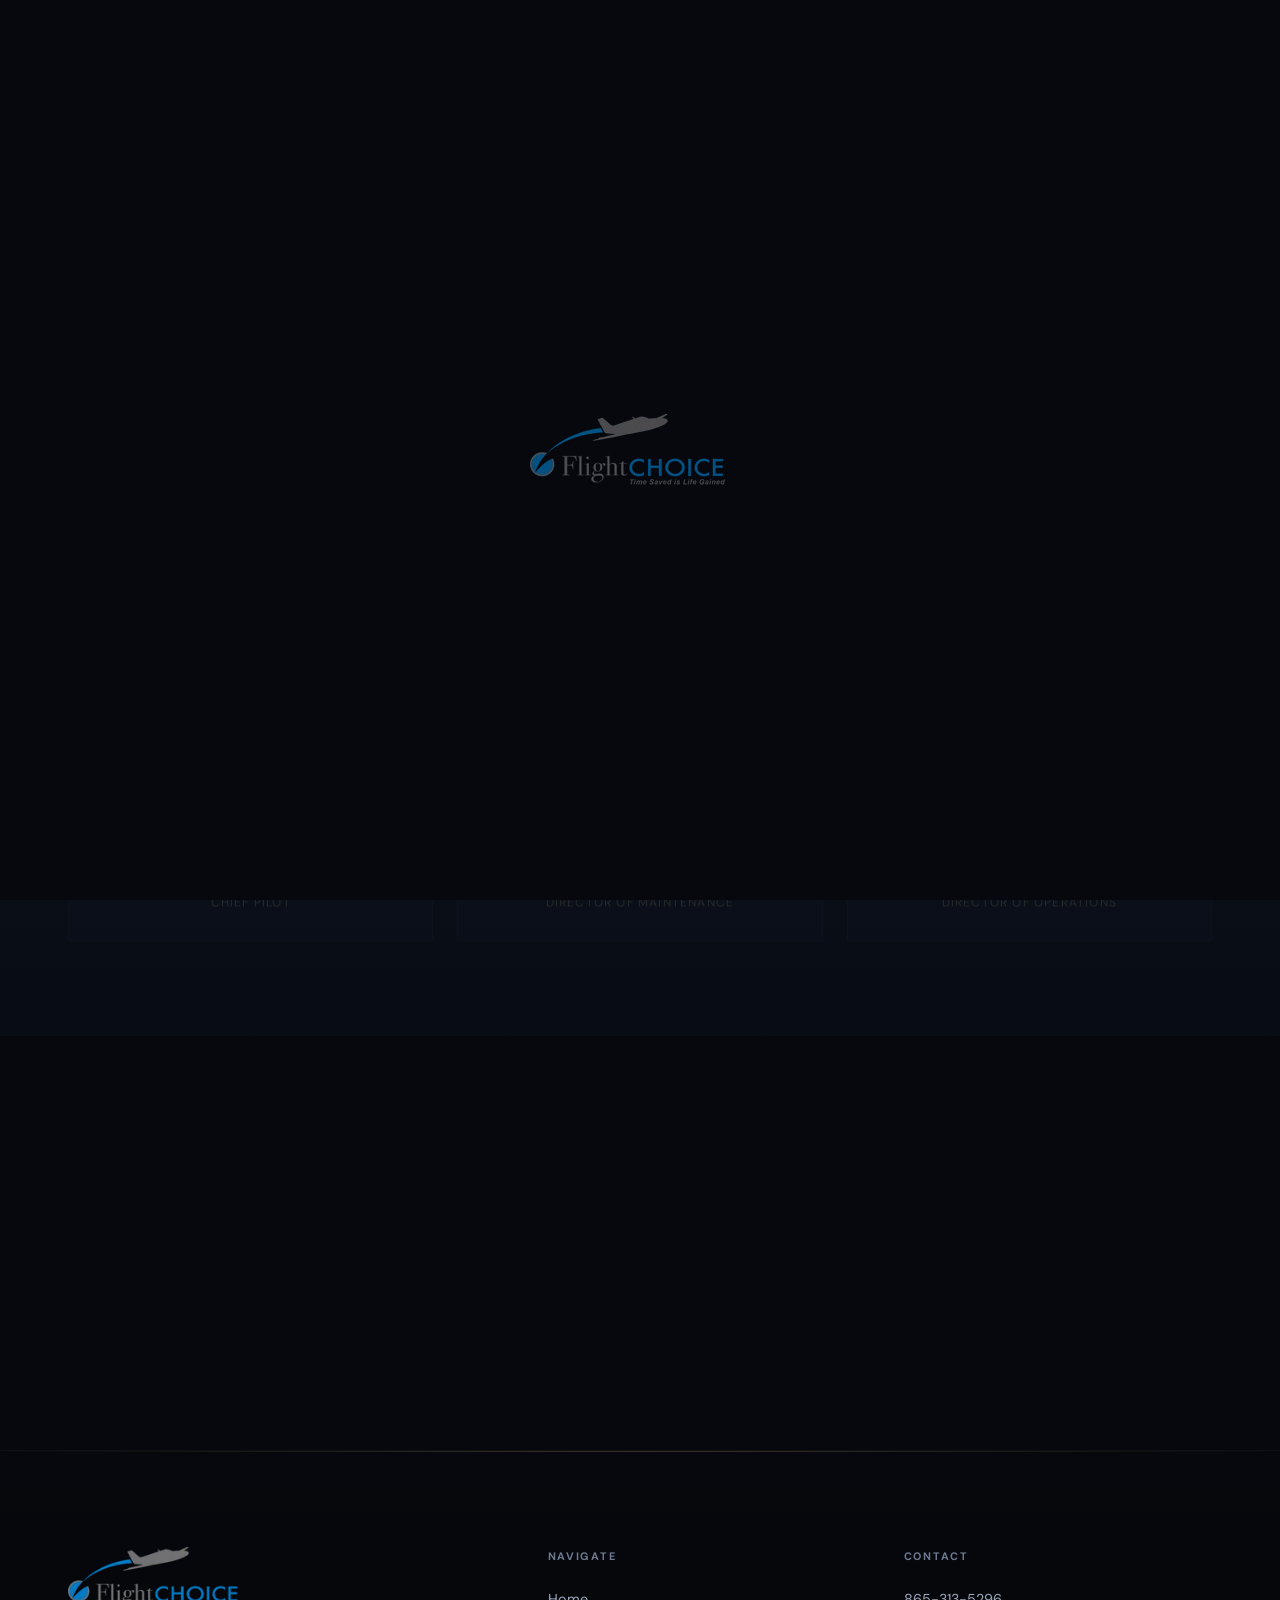
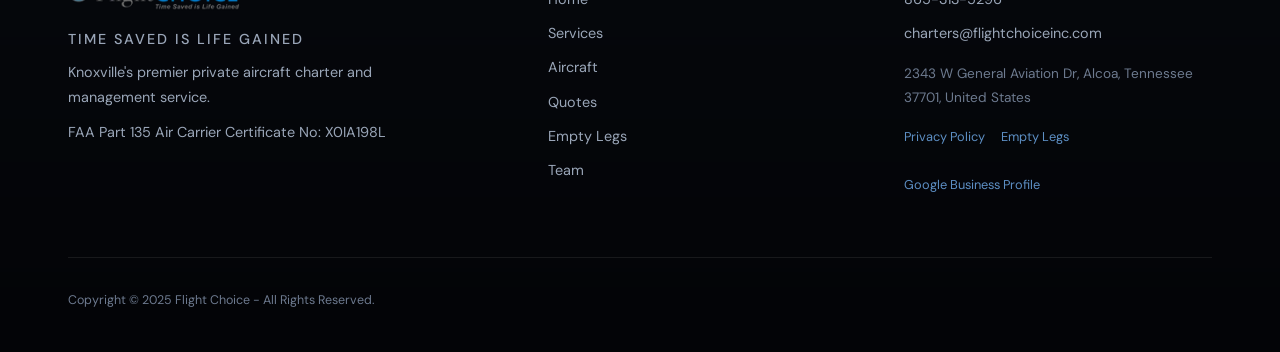
==== commit 0156e087: "Add files via upload" ====
--- a/about.html
+++ b/about.html
@@ -1,15 +1,15 @@
-<!DOCTYPE html>
-<html lang="en">
-<head>
-  <meta charset="UTF-8">
-  <meta http-equiv="refresh" content="0; url=team.html">
-  <title>Redirecting…</title>
-  <link rel="canonical" href="team.html">
-  <link rel="icon" href="assets/images/branding/favicon.ico" sizes="32x32">
-  <link rel="icon" type="image/webp" href="assets/images/branding/favicon-32.webp" sizes="32x32">
-  <link rel="apple-touch-icon" href="assets/images/branding/apple-touch-icon.webp">
-</head>
-<body>
-  <p><a href="team.html">Continue to Team</a></p>
-</body>
-</html>
+<!DOCTYPE html>
+<html lang="en">
+<head>
+  <meta charset="UTF-8">
+  <meta http-equiv="refresh" content="0; url=team.html">
+  <title>Redirecting…</title>
+  <link rel="canonical" href="team.html">
+  <link rel="icon" href="assets/images/branding/favicon.ico" sizes="32x32">
+  <link rel="icon" type="image/webp" href="assets/images/branding/favicon-32.webp" sizes="32x32">
+  <link rel="apple-touch-icon" href="assets/images/branding/apple-touch-icon.webp">
+</head>
+<body>
+  <p><a href="team.html">Continue to Team</a></p>
+</body>
+</html>
